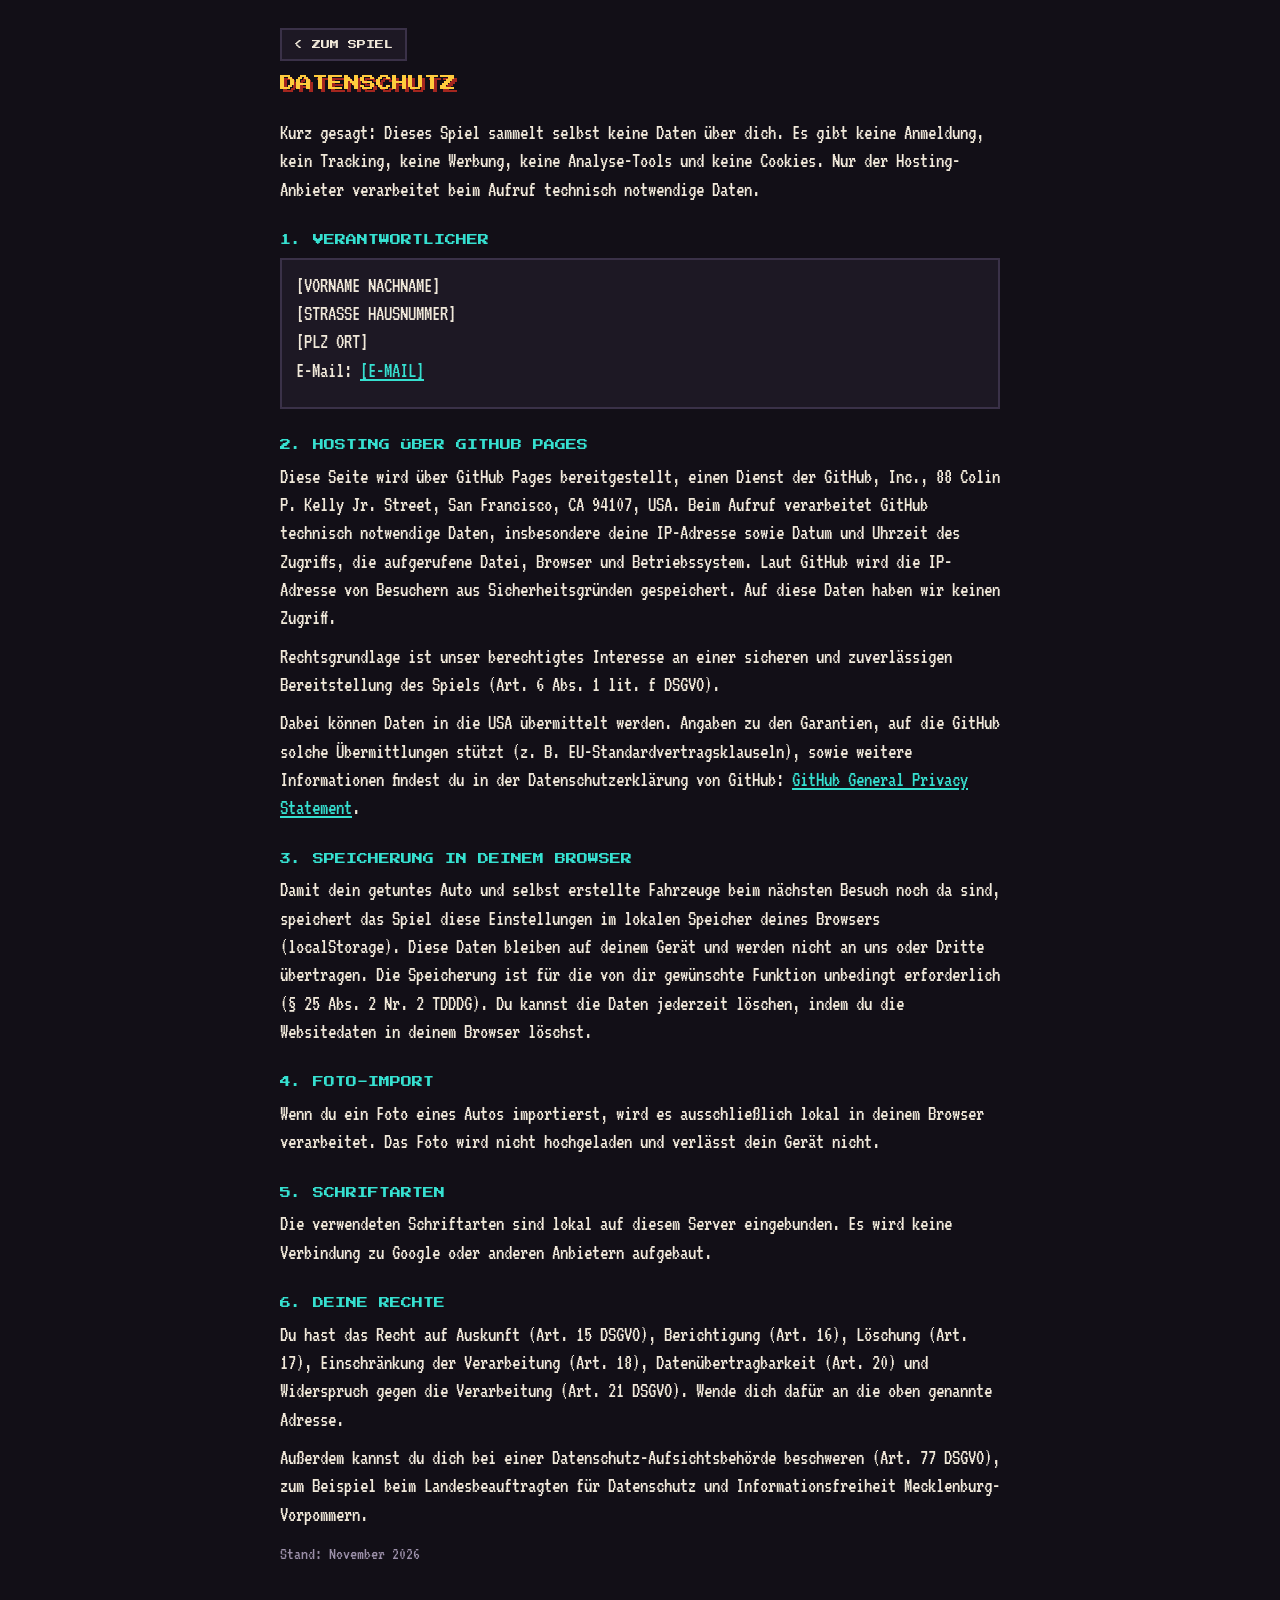
==== datenschutz.html @ b89b21a6 "Impressum, Datenschutz und lokale Schriften - impressum.html und datenschutz.html (Platzhalter für N" ====
<!DOCTYPE html>
<html lang="de">
<head>
<meta charset="utf-8">
<meta name="viewport" content="width=device-width, initial-scale=1, viewport-fit=cover">
<meta name="robots" content="noindex, nofollow">
<title>Datenschutz – Pixel Tuning Garage</title>
<link rel="stylesheet" href="legal.css">
</head>
<body>
<main>
<a class="back" href="./">&lt; ZUM SPIEL</a>
<h1>DATENSCHUTZ</h1>

<p>Kurz gesagt: Dieses Spiel sammelt selbst keine Daten über dich. Es gibt keine Anmeldung, kein Tracking, keine Werbung, keine Analyse-Tools und keine Cookies. Nur der Hosting-Anbieter verarbeitet beim Aufruf technisch notwendige Daten.</p>

<h2>1. VERANTWORTLICHER</h2>
<div class="box">
<p>[VORNAME NACHNAME]<br>
[STRASSE HAUSNUMMER]<br>
[PLZ ORT]<br>
E-Mail: <a href="mailto:[E-MAIL]">[E-MAIL]</a></p>
</div>

<h2>2. HOSTING ÜBER GITHUB PAGES</h2>
<p>Diese Seite wird über GitHub Pages bereitgestellt, einen Dienst der GitHub, Inc., 88 Colin P. Kelly Jr. Street, San Francisco, CA 94107, USA. Beim Aufruf verarbeitet GitHub technisch notwendige Daten, insbesondere deine IP-Adresse sowie Datum und Uhrzeit des Zugriffs, die aufgerufene Datei, Browser und Betriebssystem. Laut GitHub wird die IP-Adresse von Besuchern aus Sicherheitsgründen gespeichert. Auf diese Daten haben wir keinen Zugriff.</p>
<p>Rechtsgrundlage ist unser berechtigtes Interesse an einer sicheren und zuverlässigen Bereitstellung des Spiels (Art. 6 Abs. 1 lit. f DSGVO).</p>
<p>Dabei können Daten in die USA übermittelt werden. Angaben zu den Garantien, auf die GitHub solche Übermittlungen stützt (z. B. EU-Standardvertragsklauseln), sowie weitere Informationen findest du in der Datenschutzerklärung von GitHub: <a href="https://docs.github.com/de/site-policy/privacy-policies/github-general-privacy-statement" rel="noopener">GitHub General Privacy Statement</a>.</p>

<h2>3. SPEICHERUNG IN DEINEM BROWSER</h2>
<p>Damit dein getuntes Auto und selbst erstellte Fahrzeuge beim nächsten Besuch noch da sind, speichert das Spiel diese Einstellungen im lokalen Speicher deines Browsers (localStorage). Diese Daten bleiben auf deinem Gerät und werden nicht an uns oder Dritte übertragen. Die Speicherung ist für die von dir gewünschte Funktion unbedingt erforderlich (§ 25 Abs. 2 Nr. 2 TDDDG). Du kannst die Daten jederzeit löschen, indem du die Websitedaten in deinem Browser löschst.</p>

<h2>4. FOTO-IMPORT</h2>
<p>Wenn du ein Foto eines Autos importierst, wird es ausschließlich lokal in deinem Browser verarbeitet. Das Foto wird nicht hochgeladen und verlässt dein Gerät nicht.</p>

<h2>5. SCHRIFTARTEN</h2>
<p>Die verwendeten Schriftarten sind lokal auf diesem Server eingebunden. Es wird keine Verbindung zu Google oder anderen Anbietern aufgebaut.</p>

<h2>6. DEINE RECHTE</h2>
<p>Du hast das Recht auf Auskunft (Art. 15 DSGVO), Berichtigung (Art. 16), Löschung (Art. 17), Einschränkung der Verarbeitung (Art. 18), Datenübertragbarkeit (Art. 20) und Widerspruch gegen die Verarbeitung (Art. 21 DSGVO). Wende dich dafür an die oben genannte Adresse.</p>
<p>Außerdem kannst du dich bei einer Datenschutz-Aufsichtsbehörde beschweren (Art. 77 DSGVO), zum Beispiel beim Landesbeauftragten für Datenschutz und Informationsfreiheit Mecklenburg-Vorpommern.</p>

<p><small>Stand: November 2026</small></p>
</main>
</body>
</html>
---- legal.css ----
@font-face{font-family:'Press Start 2P';src:url('fonts/PressStart2P-Regular.woff2') format('woff2');font-display:swap}
@font-face{font-family:'VT323';src:url('fonts/VT323-Regular.woff2') format('woff2');font-display:swap}
:root{--bg:#120f17;--panel:#1d1824;--line:#3a3148;--txt:#f1e9da;--dim:#9b8fa8;--acc2:#36e0d0;--yel:#ffcc3d}
*{box-sizing:border-box}
body{margin:0;background:var(--bg);color:var(--txt);font-family:'VT323',ui-monospace,monospace;font-size:21px;line-height:1.35}
main{max-width:760px;margin:0 auto;padding:28px 20px calc(40px + env(safe-area-inset-bottom))}
h1{font:16px/1.5 'Press Start 2P',monospace;color:var(--yel);text-shadow:3px 3px 0 #a3261f;margin:10px 0 24px}
h2{font:11px/1.6 'Press Start 2P',monospace;color:var(--acc2);margin:28px 0 8px}
p,li{margin:0 0 10px}
a{color:var(--acc2)}
.back{display:inline-block;font:9px 'Press Start 2P',monospace;color:var(--txt);text-decoration:none;background:var(--panel);border:2px solid var(--line);padding:10px 12px}
.box{background:var(--panel);border:2px solid var(--line);padding:12px 14px}
small{color:var(--dim)}
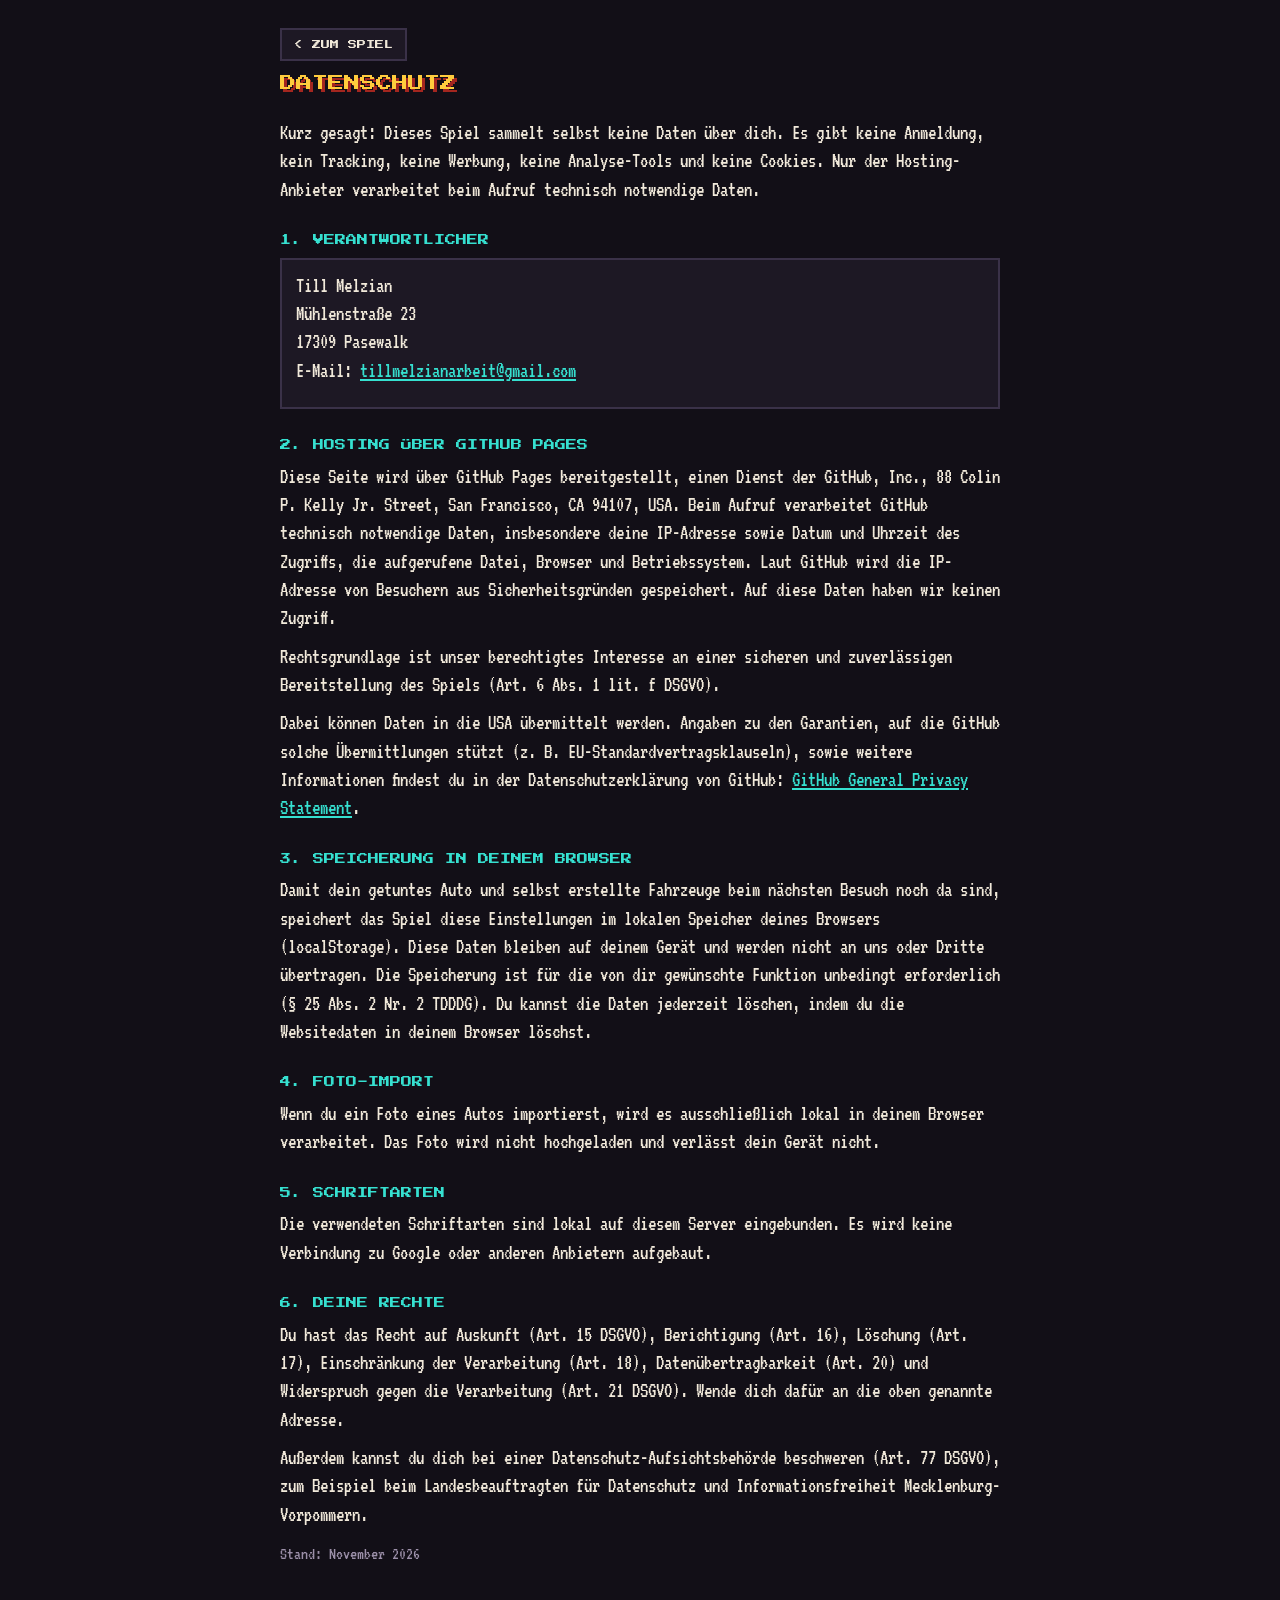
==== commit 1d9d0ee1: "Impressum und Datenschutz: Angaben von Till eingetragen Co-Authored-By: Claude Opus 5.5 <noreply@ant" ====
--- a/datenschutz.html
+++ b/datenschutz.html
@@ -16,10 +16,10 @@
 
 <h2>1. VERANTWORTLICHER</h2>
 <div class="box">
-<p>[VORNAME NACHNAME]<br>
-[STRASSE HAUSNUMMER]<br>
-[PLZ ORT]<br>
-E-Mail: <a href="mailto:[E-MAIL]">[E-MAIL]</a></p>
+<p>Till Melzian<br>
+Mühlenstraße 23<br>
+17309 Pasewalk<br>
+E-Mail: <a href="mailto:tillmelzianarbeit@gmail.com">tillmelzianarbeit@gmail.com</a></p>
 </div>
 
 <h2>2. HOSTING ÜBER GITHUB PAGES</h2>
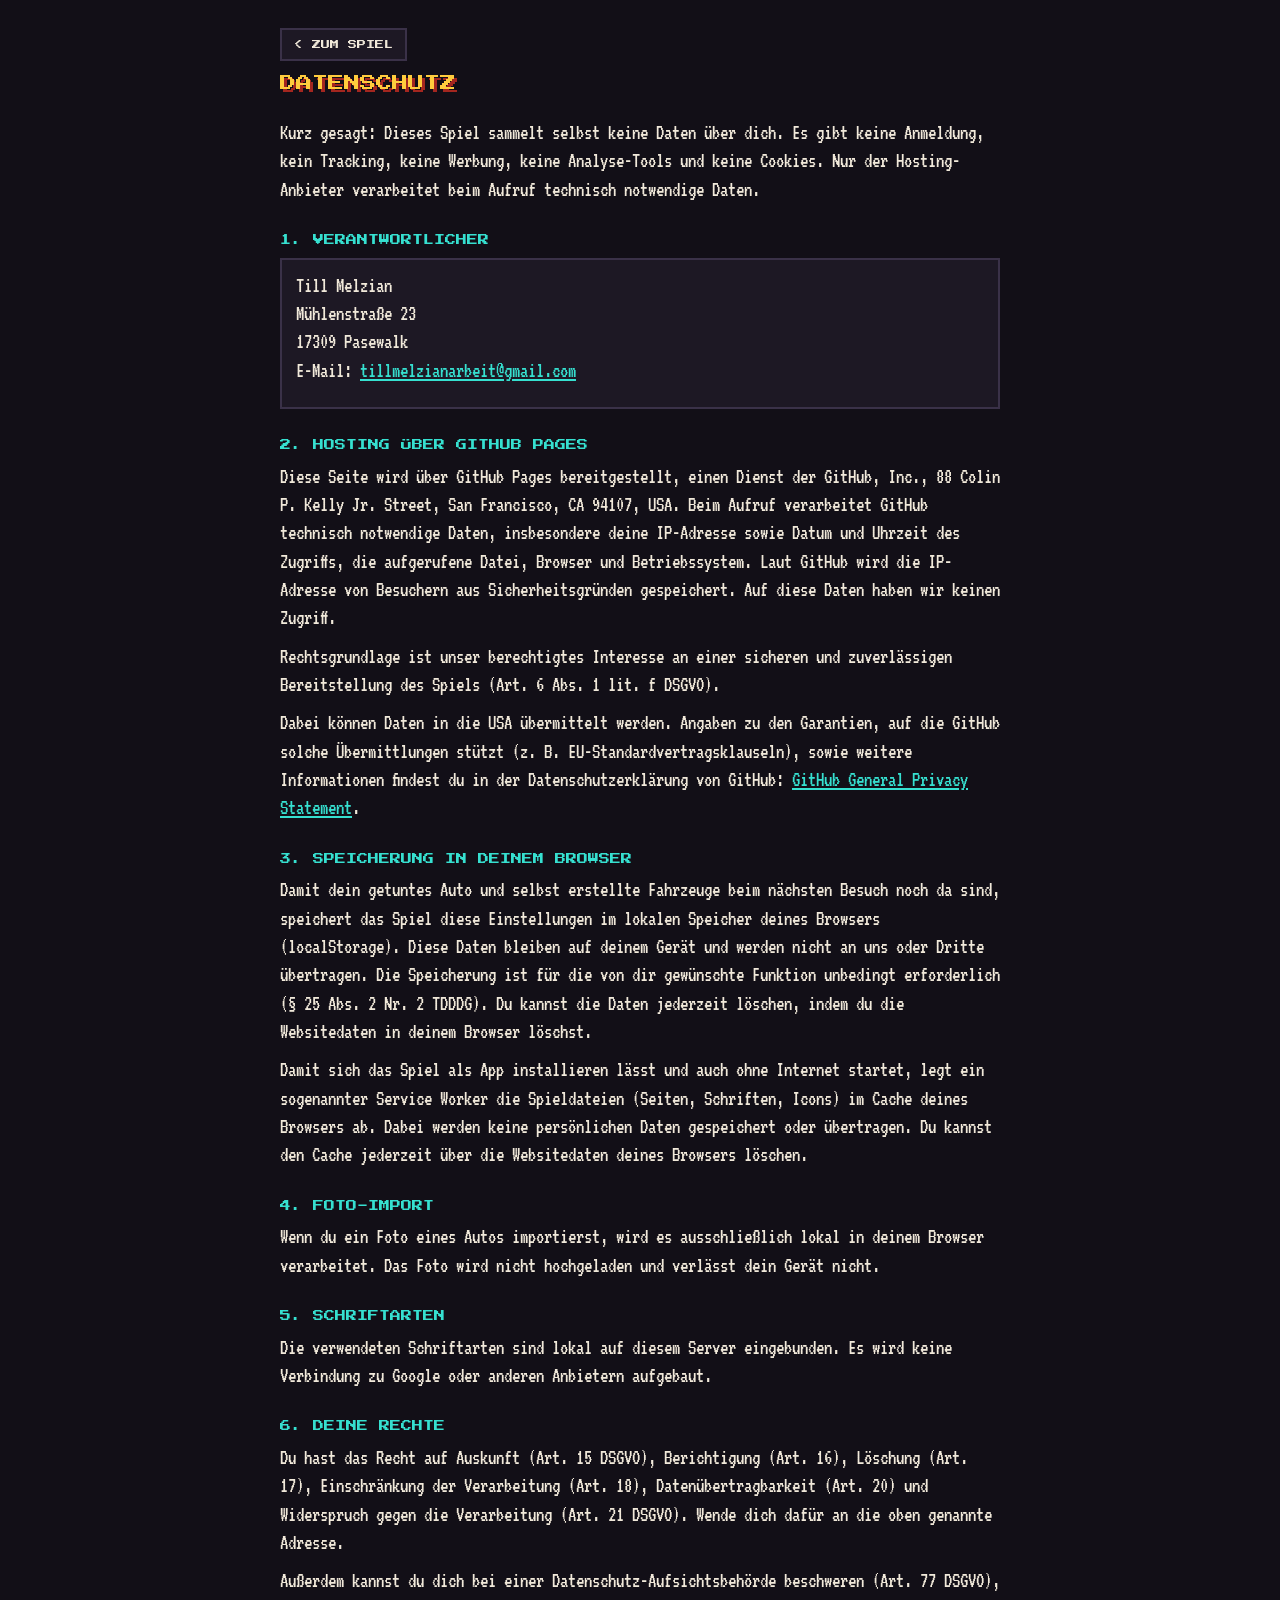
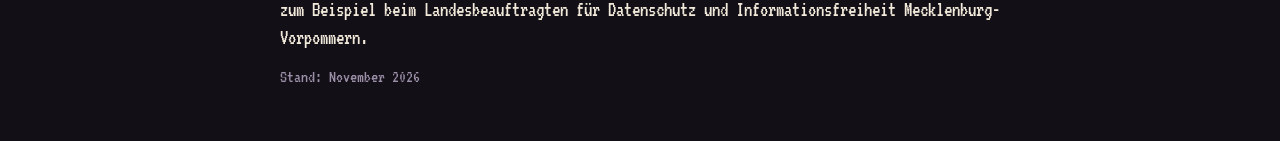
==== commit 35a1b00b: "App installierbar: Manifest, Icons und Service Worker Das Spiel lässt sich am Handy über „Zum Startb" ====
--- a/datenschutz.html
+++ b/datenschutz.html
@@ -29,6 +29,7 @@
 
 <h2>3. SPEICHERUNG IN DEINEM BROWSER</h2>
 <p>Damit dein getuntes Auto und selbst erstellte Fahrzeuge beim nächsten Besuch noch da sind, speichert das Spiel diese Einstellungen im lokalen Speicher deines Browsers (localStorage). Diese Daten bleiben auf deinem Gerät und werden nicht an uns oder Dritte übertragen. Die Speicherung ist für die von dir gewünschte Funktion unbedingt erforderlich (§ 25 Abs. 2 Nr. 2 TDDDG). Du kannst die Daten jederzeit löschen, indem du die Websitedaten in deinem Browser löschst.</p>
+<p>Damit sich das Spiel als App installieren lässt und auch ohne Internet startet, legt ein sogenannter Service Worker die Spieldateien (Seiten, Schriften, Icons) im Cache deines Browsers ab. Dabei werden keine persönlichen Daten gespeichert oder übertragen. Du kannst den Cache jederzeit über die Websitedaten deines Browsers löschen.</p>
 
 <h2>4. FOTO-IMPORT</h2>
 <p>Wenn du ein Foto eines Autos importierst, wird es ausschließlich lokal in deinem Browser verarbeitet. Das Foto wird nicht hochgeladen und verlässt dein Gerät nicht.</p>
